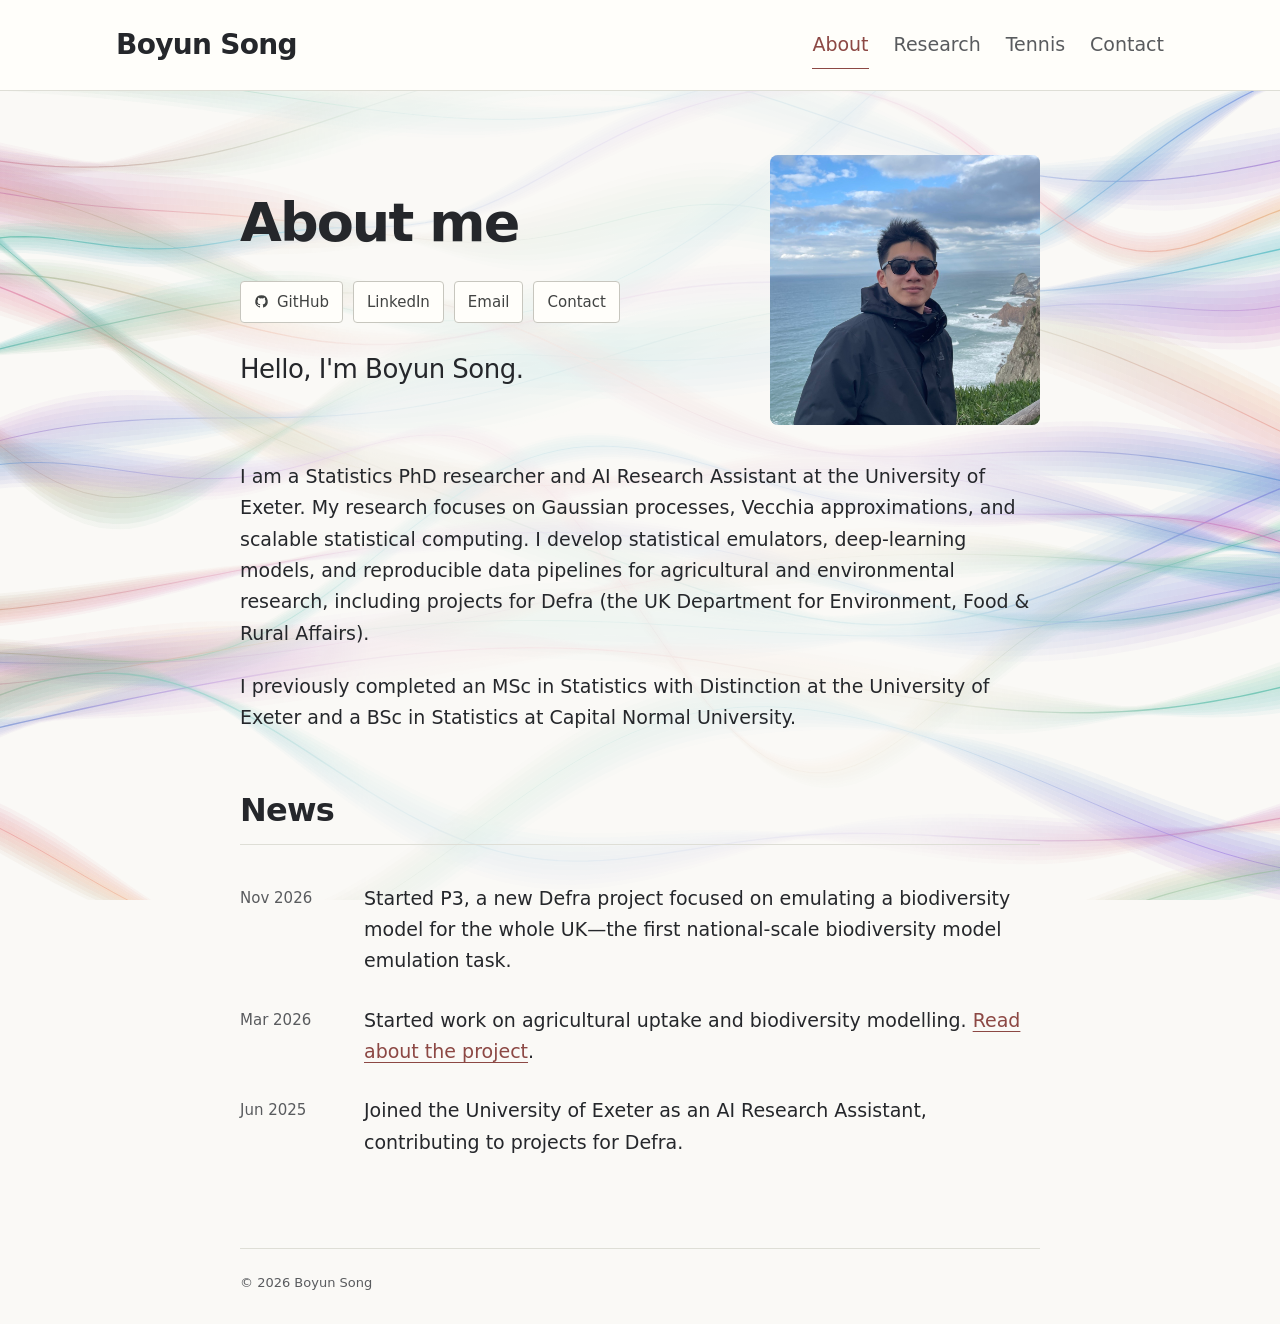
==== index.html @ 4f1b442c "Load the refreshed typography on all pages" ====
<!doctype html>
<html lang="en">
<head>
  <meta charset="utf-8">
  <meta name="google-site-verification" content="5nC1205kgguXszArqkzjC6kAhyx9YHZxN-yHdU9-6iw">
  <meta name="viewport" content="width=device-width, initial-scale=1">
  <meta name="description" content="Boyun Song’s personal website — research and scientific computing.">
  <link rel="canonical" href="https://bryansby.github.io/">
  <meta name="theme-color" content="#faf9f6">
  <title>About me | Boyun Song</title>
  <link rel="icon" href="assets/favicon.svg" type="image/svg+xml">
  <link rel="stylesheet" href="assets/style.css?v=20261110-typography">
  <script src="assets/gp-background.js?v=20261110-gp-intervals-right" defer></script>
  <script src="assets/navigation.js" defer></script>
</head>
<body>
  <a class="skip-link" href="#main">Skip to content</a>
  <header class="site-header"><div class="header-inner"><a class="site-name" href="index.html">Boyun Song</a><button class="nav-toggle" type="button" aria-label="Toggle navigation" aria-expanded="false" aria-controls="site-nav" hidden><svg viewBox="0 0 24 24" width="20" height="20" fill="none" stroke="currentColor" stroke-width="1.8" stroke-linecap="round" aria-hidden="true"><path d="M4 6h16M4 12h16M4 18h16"/></svg></button><nav id="site-nav" aria-label="Main navigation"><a href="index.html" aria-current="page">About</a><a href="research.html">Research</a><a href="tennis.html">Tennis</a><a href="contact.html">Contact</a></nav></div></header>
  <main id="main" tabindex="-1">
<div class="profile-intro">
<div class="intro-copy">
<div class="intro-heading"><h1>About me</h1></div>
<div class="profile-links"><a class="button" href="https://github.com/Bryansby" target="_blank" rel="noopener noreferrer"><svg viewBox="0 0 24 24" aria-hidden="true"><path d="M12 2a10 10 0 0 0-3.16 19.49c.5.09.68-.22.68-.48v-1.86c-2.78.6-3.37-1.18-3.37-1.18-.45-1.16-1.11-1.47-1.11-1.47-.91-.62.07-.61.07-.61 1 .07 1.53 1.03 1.53 1.03.89 1.53 2.34 1.09 2.91.83.09-.65.35-1.09.64-1.34-2.22-.25-4.56-1.11-4.56-4.94 0-1.09.39-1.98 1.03-2.68-.1-.25-.45-1.27.1-2.65 0 0 .84-.27 2.75 1.02a9.5 9.5 0 0 1 5 0c1.91-1.29 2.75-1.02 2.75-1.02.55 1.38.2 2.4.1 2.65.64.7 1.03 1.59 1.03 2.68 0 3.84-2.34 4.69-4.57 4.94.36.31.68.92.68 1.85v2.75c0 .27.18.58.69.48A10 10 0 0 0 12 2Z"/></svg>GitHub</a><a class="button" href="https://www.linkedin.com/in/bryan-song-248195263/" target="_blank" rel="noopener noreferrer">LinkedIn</a><a class="button" href="mailto:B.Song@exeter.ac.uk">Email</a><a class="button" href="contact.html">Contact</a></div>
<p class="lead">Hello, I'm Boyun Song.</p>
</div>
<div class="profile-portrait">
  <img src="assets/boyun-coast.jpg" width="1200" height="1600" alt="Boyun Song beside coastal cliffs and the sea" fetchpriority="high" decoding="async">
</div>
</div>
<div class="bio">
  <p>I am a Statistics PhD researcher and AI Research Assistant at the University of Exeter. My research focuses on Gaussian processes, Vecchia approximations, and scalable statistical computing. I develop statistical emulators, deep-learning models, and reproducible data pipelines for agricultural and environmental research, including projects for Defra (the UK Department for Environment, Food &amp; Rural Affairs).</p>
  <p>I previously completed an MSc in Statistics with Distinction at the University of Exeter and a BSc in Statistics at Capital Normal University.</p>
</div>
<section aria-labelledby="news"><div class="section-heading"><h2 id="news">News</h2></div><div class="news-row"><time datetime="2026-11">Nov 2026</time><p>Started P3, a new Defra project focused on emulating a biodiversity model for the whole UK—the first national-scale biodiversity model emulation task.</p></div><div class="news-row"><time datetime="2026-03">Mar 2026</time><p>Started work on agricultural uptake and biodiversity modelling. <a href="research.html#agriculture">Read about the project</a>.</p></div><div class="news-row"><time datetime="2025-06">Jun 2025</time><p>Joined the University of Exeter as an AI Research Assistant, contributing to projects for Defra.</p></div></section>
</main>
  <footer class="site-footer"><span>© 2026 Boyun Song</span></footer>
</body>
</html>
---- assets/style.css ----
:root {
  color-scheme: light;
  --paper: #faf9f6;
  --ink: #25272b;
  --muted: #595b5e;
  --accent: #8c4844;
  --rule: #deded6;
  --text-size: 1.1875rem;
  --small-text: .9375rem;
  --label-size: .8125rem;
  --paragraph-gap: 1.375rem;
  --section-gap: 3.5rem;
}
* { box-sizing: border-box; }
html { scroll-behavior: smooth; }
body { margin: 0; background: var(--paper); color: var(--ink); font-family: system-ui, -apple-system, "Segoe UI", sans-serif; font-size: var(--text-size); line-height: 1.65; -webkit-font-smoothing: antialiased; isolation: isolate; }
.gp-background { position: fixed; inset: 0; width: 100%; height: 100%; z-index: -1; pointer-events: none; opacity: .95; -webkit-mask-image: linear-gradient(90deg, #000 0%, rgb(0 0 0 / 85%) 10%, rgb(0 0 0 / 18%) 29%, rgb(0 0 0 / 18%) 71%, rgb(0 0 0 / 85%) 90%, #000 100%); mask-image: linear-gradient(90deg, #000 0%, rgb(0 0 0 / 85%) 10%, rgb(0 0 0 / 18%) 29%, rgb(0 0 0 / 18%) 71%, rgb(0 0 0 / 85%) 90%, #000 100%); }
a { color: var(--accent); text-underline-offset: 4px; text-decoration-thickness: 1px; }
a:hover { color: #5f2e2b; }
a:focus-visible { outline: 2px solid var(--accent); outline-offset: 5px; border-radius: 2px; }
.accent { color: var(--accent); }
.site-header { background: #fffefa; border-bottom: 1px solid var(--rule); }
.header-inner { max-width: 1120px; margin: auto; min-height: 90px; padding: 16px 36px; display: flex; align-items: center; justify-content: space-between; gap: 32px; }
.site-name { font-size: 1.75rem; color: var(--ink); font-weight: 650; text-decoration: none; letter-spacing: -.025em; }
.nav-toggle { display: none; }
nav { display: flex; flex-wrap: wrap; gap: 25px; }
nav a { color: var(--muted); font-size: 1.1875rem; text-decoration: none; padding: 7px 0; }
nav a:hover, nav a[aria-current="page"] { color: var(--accent); }
nav a[aria-current="page"] { box-shadow: 0 1px var(--accent); }
main { width: min(100% - 64px, 800px); min-height: calc(100vh - 218px); margin: 0 auto; padding: 64px 0 76px; }
.eyebrow { margin: 0 0 10px; color: var(--muted); font-size: var(--label-size); font-weight: 600; letter-spacing: .105em; }
h1, h2 { text-wrap: balance; }
h1 { margin: 0 0 1.75rem; font-size: clamp(2.5rem, 2.1rem + 2vw, 3.375rem); letter-spacing: -.035em; line-height: 1.1; font-weight: 650; }
h2 { margin: 0; font-size: clamp(1.625rem, 1.45rem + .7vw, 2rem); line-height: 1.25; letter-spacing: -.025em; font-weight: 650; }
h3 { margin: .35rem 0 .65rem; font-size: 1.375rem; font-weight: 650; line-height: 1.32; letter-spacing: -.015em; }
p { margin: 0 0 var(--paragraph-gap); }
.profile-links { display: flex; gap: 10px; flex-wrap: wrap; margin: 24px 0 30px; }
.button { display: inline-flex; align-items: center; gap: 8px; min-height: 42px; padding: 8px 13px; border: 1px solid #c7c6be; border-radius: 4px; color: #414342; font-size: var(--small-text); line-height: 1.35; font-weight: 500; text-decoration: none; background: #fffefa; }
.button:hover { border-color: var(--accent); background: #f6eeea; }
.button svg { width: 15px; height: 15px; fill: currentColor; }
.button span { color: var(--muted); margin-left: 4px; }
.lead { margin-bottom: 12px; font-size: 1.625rem; line-height: 1.3; letter-spacing: -.02em; }
.bio { max-width: 68ch; }
.profile-intro { display: grid; grid-template-columns: minmax(0, 1fr) 270px; align-items: center; gap: 48px; margin-bottom: 36px; }
.intro-copy .lead { margin-bottom: 0; }
.profile-portrait { aspect-ratio: 1; overflow: hidden; border-radius: 8px; background: #dce3e6; }
.profile-portrait img { display: block; width: 100%; height: 100%; object-fit: cover; object-position: 50% 50%; transform: scale(1.2); }
.research-photo { display: grid; grid-template-columns: 240px minmax(0, 1fr); align-items: center; gap: 36px; margin: 28px 0; }
.research-photo > img { display: block; width: 100%; height: auto; border-radius: 6px; }
.research-photo > .conference-portrait { aspect-ratio: 3 / 4; object-fit: cover; object-position: left center; filter: url(#aiuk-shadow-lift); }
.photo-title { font-size: 1.5rem; line-height: 1.3; font-weight: 600; letter-spacing: -.02em; margin-bottom: 12px; }
.tennis-carousel { display: grid; grid-template-columns: auto minmax(0, 1fr) auto; gap: 14px; margin-top: 28px; align-items: center; }
.tennis-gallery { grid-column: 2; grid-row: 1; display: flex; align-items: center; gap: 16px; min-width: 0; overflow-x: auto; scrollbar-width: none; scroll-snap-type: x mandatory; overscroll-behavior-x: contain; border-radius: 6px; }
.tennis-gallery::-webkit-scrollbar { display: none; }
.tennis-gallery figure { flex: 0 0 100%; margin: 0; min-width: 0; scroll-snap-align: start; }
.tennis-gallery img { display: block; width: 100%; height: auto; aspect-ratio: 4 / 3; max-height: 520px; object-fit: contain; border-radius: 6px; }
.tennis-crop { position: relative; overflow: hidden; width: min(100%, var(--frame-width)); aspect-ratio: var(--crop-ratio); margin-inline: auto; border-radius: 6px; }
.tennis-crop img { position: absolute; width: var(--image-width); height: var(--image-height); max-height: none; max-width: none; left: var(--image-left); top: var(--image-top); aspect-ratio: auto; object-fit: fill; border-radius: 0; }
.gallery-controls { display: contents; }
.gallery-controls[hidden] { display: none; }
.gallery-controls button { grid-row: 1; width: 48px; height: 48px; padding: 0; display: grid; place-items: center; border: 1px solid #deddd6; border-radius: 50%; background: #fffefa; color: var(--ink); font: inherit; cursor: pointer; box-shadow: 0 2px 8px rgb(0 0 0 / 6%); transition: background-color .15s, border-color .15s, color .15s; }
.gallery-controls button span { display: block; font-size: 32px; line-height: 1; margin: -3px 0 0; color: inherit; }
.gallery-controls button:hover:not(:disabled) { color: var(--accent); border-color: var(--accent); background: #f6eeea; }
#previous-photo { grid-column: 1; }
#next-photo { grid-column: 3; }
#photo-count { grid-column: 2; grid-row: 2; text-align: center; font-size: var(--small-text); color: var(--muted); }
.gallery-controls button:disabled { opacity: .28; cursor: default; box-shadow: none; background: transparent; }
.tennis-gallery:focus-visible, .gallery-controls button:focus-visible { outline: 2px solid var(--accent); outline-offset: 4px; }
.tennis-gallery figcaption { margin-top: 10px; color: var(--muted); font-size: var(--small-text); }
.photo-caption { color: var(--muted); font-size: 1.0625rem; margin-bottom: 0; }
.event-photo { margin: 28px 0 0; }
.event-photo img { display: block; width: 100%; height: auto; border-radius: 6px; }
.event-photo figcaption { margin-top: 18px; }
.placeholder { color: #74736f; }
section { margin-top: var(--section-gap); }
section > h2, .section-heading { padding-bottom: 14px; border-bottom: 1px solid var(--rule); margin-bottom: 24px; }
.section-heading { display: flex; align-items: baseline; justify-content: space-between; gap: 20px; }
.section-note { color: var(--muted); font-size: var(--label-size); letter-spacing: .08em; }
.interest-grid { display: grid; grid-template-columns: repeat(2, minmax(0, 1fr)); gap: 12px; margin: 0; padding: 0; list-style: none; }
.interest-grid li { display: flex; align-items: center; gap: 12px; padding: 16px 20px; border: 1px solid var(--rule); border-radius: 6px; background: #fffefa; font-size: 1.0625rem; line-height: 1.5; }
.interest-grid li::before { content: ""; width: 6px; height: 6px; flex-shrink: 0; border-radius: 50%; background: var(--accent); }
.news-row { display: grid; grid-template-columns: 104px 1fr; gap: 20px; padding: 14px 0; }
.news-row > :first-child { font-size: var(--small-text); padding-top: 3px; font-variant-numeric: tabular-nums; color: var(--muted); }
.news-row p { margin: 0; }
.page-intro { max-width: 65ch; }
.simple-list { padding-left: 22px; }
.simple-list li { padding-bottom: 8px; }
.entry { padding: 4px 0 30px; }
.entry p { margin-bottom: .75rem; }
.entry-meta { color: var(--muted); font-size: var(--label-size); letter-spacing: .075em; font-weight: 600; }
.entry-description { margin-top: .75rem; }
.timeline-entry { display: grid; grid-template-columns: 130px 1fr; gap: 24px; padding: 8px 0 20px; }
.timeline-entry > .entry-meta { padding-top: 9px; }
.timeline-entry p { margin-bottom: 6px; }
.text-link { font-size: 1.0625rem; }
.contact-list { border-top: 1px solid var(--rule); }
.contact-row { display: grid; grid-template-columns: 140px 1fr; gap: 20px; border-bottom: 1px solid var(--rule); padding: 24px 0; }
.contact-row h2 { font-size: 1.0625rem; letter-spacing: 0; padding-top: 4px; }
.contact-row span, .contact-row a { overflow-wrap: anywhere; }
.site-footer { width: min(100% - 64px, 800px); margin: 0 auto; border-top: 1px solid var(--rule); padding: 23px 0 30px; display: flex; justify-content: space-between; gap: 20px; color: var(--muted); font-size: var(--label-size); }
.skip-link { position: absolute; top: -100px; left: 20px; padding: 8px 16px; background: white; z-index: 2; }
.skip-link:focus { top: 12px; }
@media (max-width: 720px) {
  .gp-background { opacity: .7; }
  .profile-intro { grid-template-columns: minmax(0, 1fr) 210px; gap: 28px; }
  .profile-intro .profile-links { gap: 8px; }
  .research-photo { grid-template-columns: 200px minmax(0, 1fr); gap: 24px; }
  .header-inner { flex-wrap: wrap; min-height: 0; gap: 8px; padding: 10px 24px; }
  .nav-toggle:not([hidden]) {
    display: grid;
    place-items: center;
    width: 44px;
    height: 44px;
    padding: 0;
    border: 1px solid #c7c6be;
    border-radius: 4px;
    background: #fffefa;
    color: var(--ink);
    cursor: pointer;
  }
  .nav-toggle:focus-visible { outline: 2px solid var(--accent); outline-offset: 3px; }
  .nav-toggle:not([hidden])[aria-expanded="false"] + nav { display: none; }
  .header-inner nav { flex: 0 0 100%; flex-direction: column; gap: 0; }
  .header-inner nav a { display: flex; align-items: center; min-height: 44px; font-size: 1.125rem; padding: 6px 0; }
  .header-inner nav a[aria-current="page"] { box-shadow: none; font-weight: 600; }
  main { width: calc(100% - 48px); padding: 40px 0 55px; }
  :root { --text-size: 1.125rem; --paragraph-gap: 1.25rem; --section-gap: 2.75rem; }
  h3 { font-size: 1.25rem; }
  .news-row { grid-template-columns: 80px 1fr; gap: 12px; }
  .timeline-entry { grid-template-columns: 1fr; gap: 5px; }
  .contact-row { grid-template-columns: 1fr; gap: 7px; }
  .site-footer { width: calc(100% - 48px); }
}
@media (max-width: 560px) {
  .tennis-carousel { grid-template-columns: minmax(0, 1fr); gap: 12px; }
  .tennis-gallery, #photo-count { grid-column: 1; }
  .gallery-controls button { width: 44px; height: 44px; z-index: 1; background: rgb(255 254 250 / 94%); border-color: rgb(255 255 255 / 80%); box-shadow: 0 2px 10px rgb(0 0 0 / 18%); }
  #previous-photo { grid-column: 1; justify-self: start; margin-left: 8px; }
  #next-photo { grid-column: 1; justify-self: end; margin-right: 8px; }
  .interest-grid { grid-template-columns: 1fr; gap: 10px; }
  .profile-intro { grid-template-columns: 1fr; gap: 24px; margin-bottom: 26px; }
  .profile-intro .profile-links { display: grid; grid-template-columns: repeat(2, minmax(0, 1fr)); gap: 10px; }
  .profile-links .button { justify-content: center; min-height: 44px; }
  .news-row { grid-template-columns: 1fr; gap: 4px; }
  .profile-portrait { width: min(100%, 290px); }
  .research-photo { grid-template-columns: 1fr; gap: 20px; margin: 28px 0; }
  .research-photo > img { width: min(100%, 300px); }
}
@media (prefers-reduced-motion: reduce) { html { scroll-behavior: auto; } }
@media print {
  .site-header, .profile-links, .skip-link, .gp-background { display: none; }
  body { background: white; color: black; font-size: 12pt; }
  main { width: 100%; padding: 0; min-height: 0; }
  .site-footer { width: 100%; }
  a { color: inherit; }
}
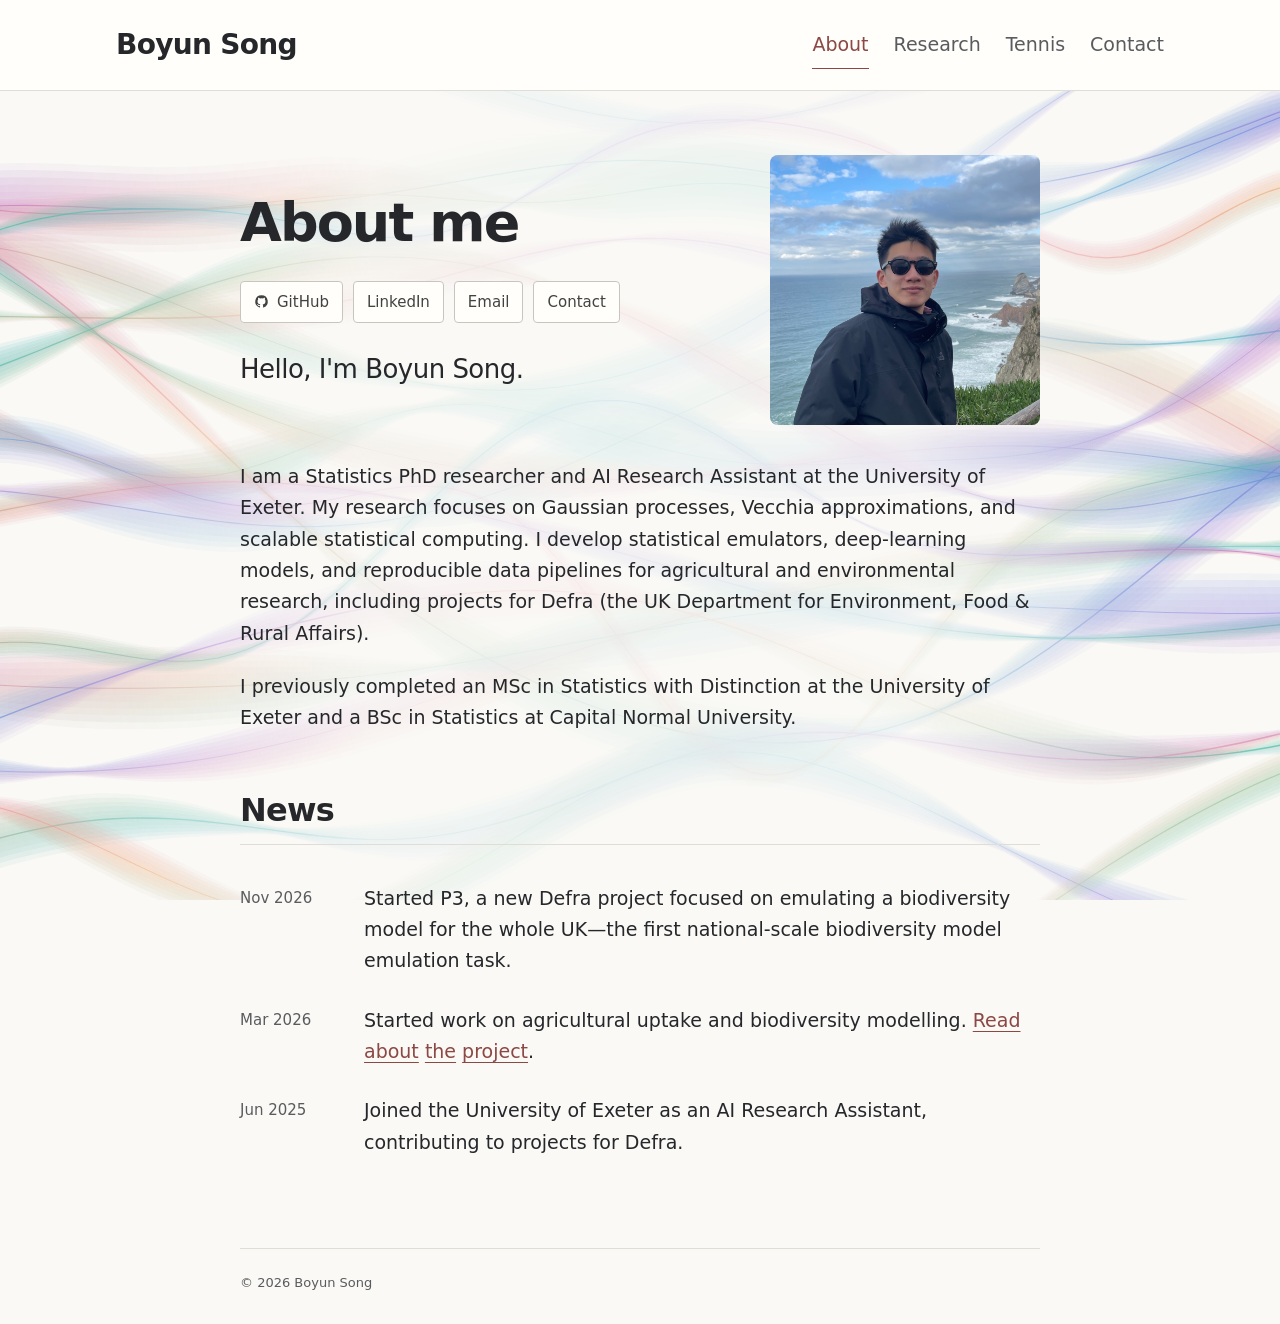
==== commit bbaafdc3: "Enable scroll reveals on the home page" ====
--- a/index.html
+++ b/index.html
@@ -9,9 +9,10 @@
   <meta name="theme-color" content="#faf9f6">
   <title>About me | Boyun Song</title>
   <link rel="icon" href="assets/favicon.svg" type="image/svg+xml">
-  <link rel="stylesheet" href="assets/style.css?v=20261110-typography">
+  <link rel="stylesheet" href="assets/style.css?v=20261110-scroll-reveal">
   <script src="assets/gp-background.js?v=20261110-gp-intervals-right" defer></script>
   <script src="assets/navigation.js" defer></script>
+  <script src="assets/scroll-reveal.js?v=20261110" defer></script>
 </head>
 <body>
   <a class="skip-link" href="#main">Skip to content</a>
--- a/assets/style.css
+++ b/assets/style.css
@@ -100,6 +100,26 @@
 .site-footer { width: min(100% - 64px, 800px); margin: 0 auto; border-top: 1px solid var(--rule); padding: 23px 0 30px; display: flex; justify-content: space-between; gap: 20px; color: var(--muted); font-size: var(--label-size); }
 .skip-link { position: absolute; top: -100px; left: 20px; padding: 8px 16px; background: white; z-index: 2; }
 .skip-link:focus { top: 12px; }
+/* Content is visible by default; JavaScript enables the scroll enhancement. */
+.reveal-word { display: inline-block; }
+.reveal-copy a { text-decoration: none; }
+.reveal-copy a .reveal-word { text-decoration: underline; text-decoration-thickness: 1px; text-underline-offset: 4px; }
+.scroll-reveals .reveal-word,
+.scroll-reveals [data-reveal] {
+  opacity: 0;
+  transform: translate3d(0, 18px, 0);
+}
+.scroll-reveals [data-reveal="image"] {
+  transform: translate3d(0, 32px, 0) scale(.985);
+}
+.scroll-reveals .is-revealed {
+  opacity: 1;
+  transform: none;
+  transition: opacity 750ms cubic-bezier(.22, 1, .36, 1), transform 900ms cubic-bezier(.22, 1, .36, 1);
+  transition-delay: var(--reveal-delay, 0ms);
+}
+.scroll-reveals [data-reveal="image"].is-revealed { transition-duration: 1000ms, 1200ms; }
+.scroll-reveals .reveal-immediate { opacity: 1; transform: none; transition: none; }
 @media (max-width: 720px) {
   .gp-background { opacity: .7; }
   .profile-intro { grid-template-columns: minmax(0, 1fr) 210px; gap: 28px; }
@@ -146,8 +166,12 @@
   .research-photo { grid-template-columns: 1fr; gap: 20px; margin: 28px 0; }
   .research-photo > img { width: min(100%, 300px); }
 }
-@media (prefers-reduced-motion: reduce) { html { scroll-behavior: auto; } }
+@media (prefers-reduced-motion: reduce) {
+  html { scroll-behavior: auto; }
+  .scroll-reveals .reveal-word, .scroll-reveals [data-reveal] { opacity: 1; transform: none; transition: none; }
+}
 @media print {
+  .scroll-reveals .reveal-word, .scroll-reveals [data-reveal] { opacity: 1; transform: none; transition: none; }
   .site-header, .profile-links, .skip-link, .gp-background { display: none; }
   body { background: white; color: black; font-size: 12pt; }
   main { width: 100%; padding: 0; min-height: 0; }
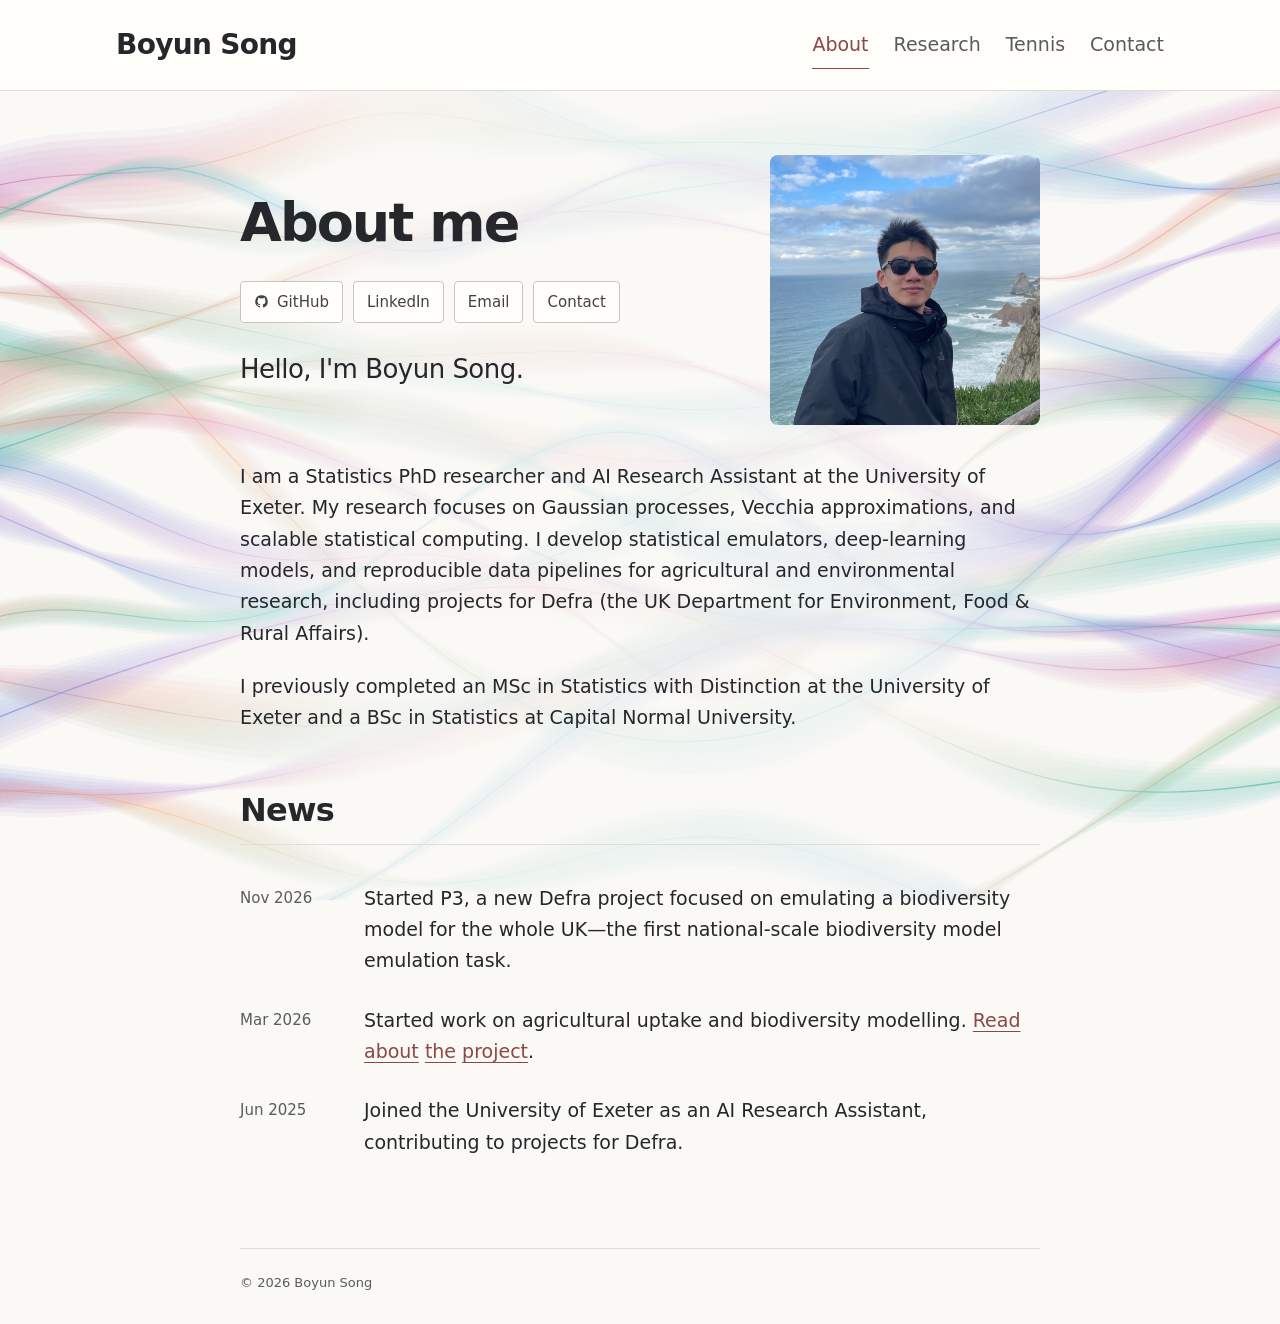
==== commit 61775279: "Load the scroll-linked effect on the home page" ====
--- a/index.html
+++ b/index.html
@@ -9,10 +9,10 @@
   <meta name="theme-color" content="#faf9f6">
   <title>About me | Boyun Song</title>
   <link rel="icon" href="assets/favicon.svg" type="image/svg+xml">
-  <link rel="stylesheet" href="assets/style.css?v=20261110-scroll-reveal">
+  <link rel="stylesheet" href="assets/style.css?v=20261110-scroll-sync">
   <script src="assets/gp-background.js?v=20261110-gp-intervals-right" defer></script>
   <script src="assets/navigation.js" defer></script>
-  <script src="assets/scroll-reveal.js?v=20261110" defer></script>
+  <script src="assets/scroll-reveal.js?v=20261110-scroll-sync" defer></script>
 </head>
 <body>
   <a class="skip-link" href="#main">Skip to content</a>
--- a/assets/style.css
+++ b/assets/style.css
@@ -104,22 +104,17 @@
 .reveal-word { display: inline-block; }
 .reveal-copy a { text-decoration: none; }
 .reveal-copy a .reveal-word { text-decoration: underline; text-decoration-thickness: 1px; text-underline-offset: 4px; }
-.scroll-reveals .reveal-word,
-.scroll-reveals [data-reveal] {
-  opacity: 0;
-  transform: translate3d(0, 18px, 0);
+.scroll-reveals .is-revealing {
+  opacity: var(--reveal-progress, 1);
+  transform: translateY(calc((1 - var(--reveal-progress, 1)) * var(--reveal-lift, 18px)));
 }
-.scroll-reveals [data-reveal="image"] {
-  transform: translate3d(0, 32px, 0) scale(.985);
-}
-.scroll-reveals .is-revealed {
+.scroll-reveals [data-reveal="image"] { --reveal-lift: 32px; }
+/* Links and anchor destinations are readable as soon as they receive focus. */
+.scroll-reveals .is-revealing:is(:focus-within, :target),
+.scroll-reveals :is(.reveal-copy:focus-within, :target) .is-revealing {
   opacity: 1;
   transform: none;
-  transition: opacity 750ms cubic-bezier(.22, 1, .36, 1), transform 900ms cubic-bezier(.22, 1, .36, 1);
-  transition-delay: var(--reveal-delay, 0ms);
 }
-.scroll-reveals [data-reveal="image"].is-revealed { transition-duration: 1000ms, 1200ms; }
-.scroll-reveals .reveal-immediate { opacity: 1; transform: none; transition: none; }
 @media (max-width: 720px) {
   .gp-background { opacity: .7; }
   .profile-intro { grid-template-columns: minmax(0, 1fr) 210px; gap: 28px; }
@@ -168,10 +163,10 @@
 }
 @media (prefers-reduced-motion: reduce) {
   html { scroll-behavior: auto; }
-  .scroll-reveals .reveal-word, .scroll-reveals [data-reveal] { opacity: 1; transform: none; transition: none; }
+  .scroll-reveals .is-revealing { opacity: 1; transform: none; }
 }
 @media print {
-  .scroll-reveals .reveal-word, .scroll-reveals [data-reveal] { opacity: 1; transform: none; transition: none; }
+  .scroll-reveals .is-revealing { opacity: 1; transform: none; }
   .site-header, .profile-links, .skip-link, .gp-background { display: none; }
   body { background: white; color: black; font-size: 12pt; }
   main { width: 100%; padding: 0; min-height: 0; }
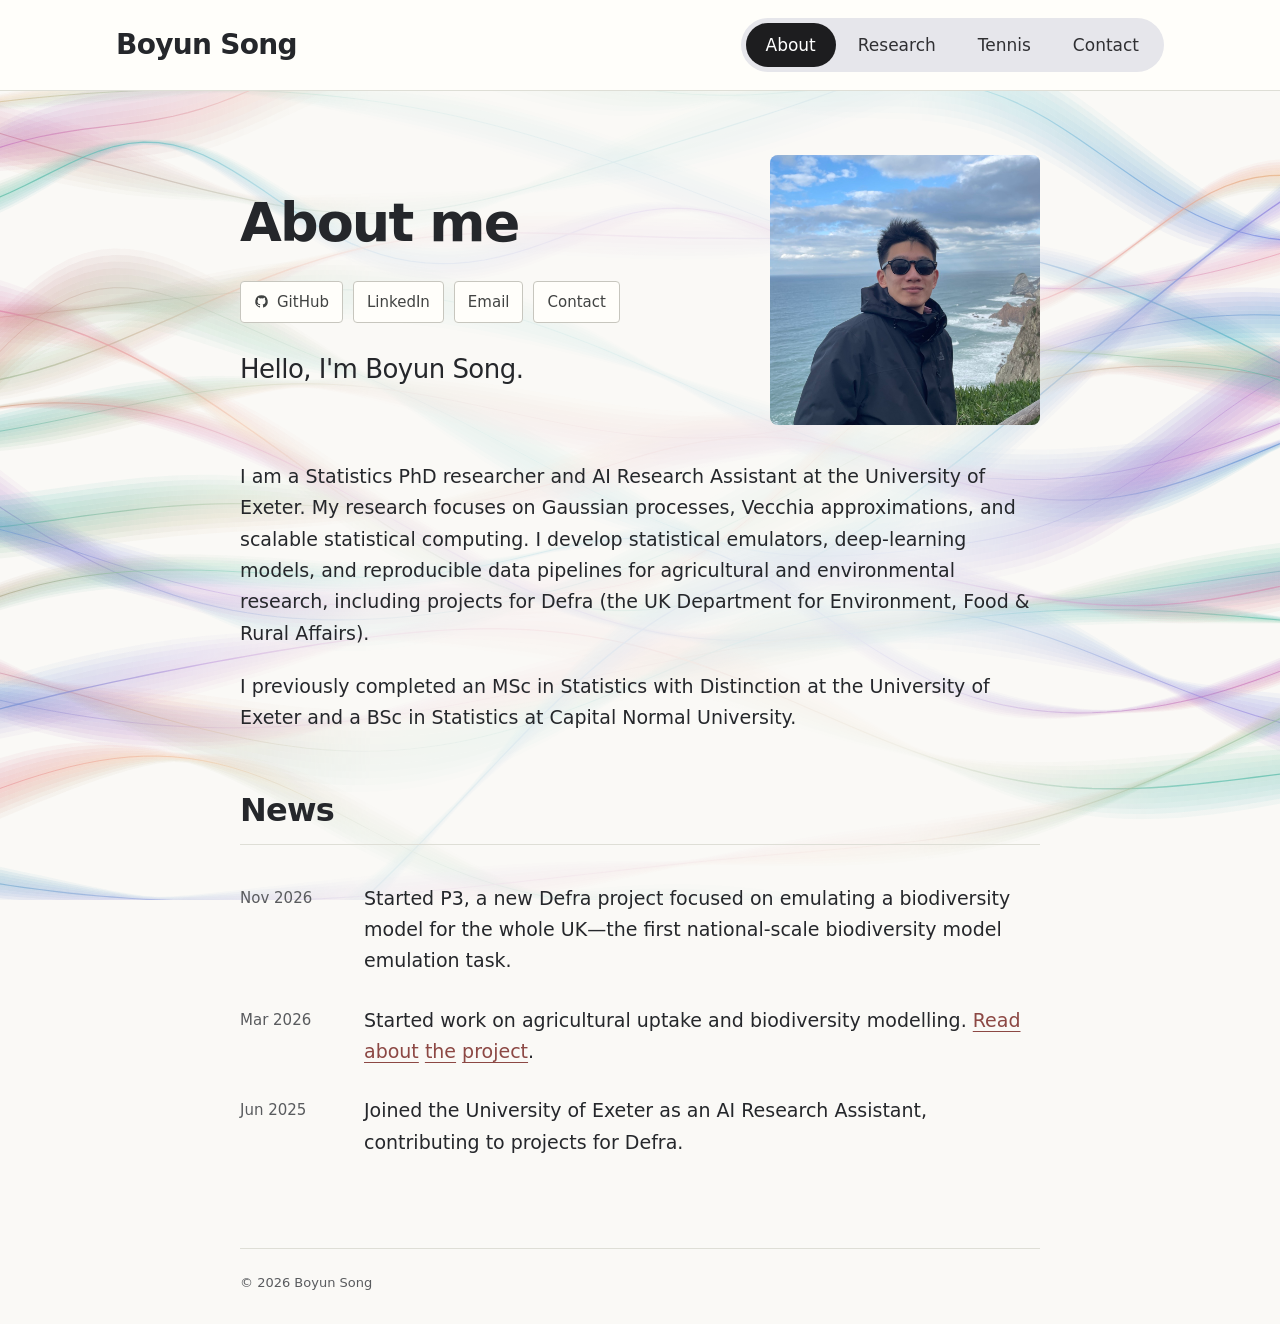
==== commit 80ceb640: "Use the pill selector on index.html" ====
--- a/index.html
+++ b/index.html
@@ -9,14 +9,23 @@
   <meta name="theme-color" content="#faf9f6">
   <title>About me | Boyun Song</title>
   <link rel="icon" href="assets/favicon.svg" type="image/svg+xml">
-  <link rel="stylesheet" href="assets/style.css?v=20261110-scroll-sync">
+  <link rel="stylesheet" href="assets/style.css?v=20261110-section-selector">
   <script src="assets/gp-background.js?v=20261110-gp-intervals-right" defer></script>
-  <script src="assets/navigation.js" defer></script>
   <script src="assets/scroll-reveal.js?v=20261110-scroll-sync" defer></script>
 </head>
 <body>
   <a class="skip-link" href="#main">Skip to content</a>
-  <header class="site-header"><div class="header-inner"><a class="site-name" href="index.html">Boyun Song</a><button class="nav-toggle" type="button" aria-label="Toggle navigation" aria-expanded="false" aria-controls="site-nav" hidden><svg viewBox="0 0 24 24" width="20" height="20" fill="none" stroke="currentColor" stroke-width="1.8" stroke-linecap="round" aria-hidden="true"><path d="M4 6h16M4 12h16M4 18h16"/></svg></button><nav id="site-nav" aria-label="Main navigation"><a href="index.html" aria-current="page">About</a><a href="research.html">Research</a><a href="tennis.html">Tennis</a><a href="contact.html">Contact</a></nav></div></header>
+  <header class="site-header">
+    <div class="header-inner">
+      <a class="site-name" href="index.html">Boyun Song</a>
+      <nav id="site-nav" aria-label="Main navigation">
+        <a href="index.html" aria-current="page">About</a>
+        <a href="research.html">Research</a>
+        <a href="tennis.html">Tennis</a>
+        <a href="contact.html">Contact</a>
+      </nav>
+    </div>
+  </header>
   <main id="main" tabindex="-1">
 <div class="profile-intro">
 <div class="intro-copy">
--- a/assets/style.css
+++ b/assets/style.css
@@ -22,11 +22,32 @@
 .site-header { background: #fffefa; border-bottom: 1px solid var(--rule); }
 .header-inner { max-width: 1120px; margin: auto; min-height: 90px; padding: 16px 36px; display: flex; align-items: center; justify-content: space-between; gap: 32px; }
 .site-name { font-size: 1.75rem; color: var(--ink); font-weight: 650; text-decoration: none; letter-spacing: -.025em; }
-.nav-toggle { display: none; }
-nav { display: flex; flex-wrap: wrap; gap: 25px; }
-nav a { color: var(--muted); font-size: 1.1875rem; text-decoration: none; padding: 7px 0; }
-nav a:hover, nav a[aria-current="page"] { color: var(--accent); }
-nav a[aria-current="page"] { box-shadow: 0 1px var(--accent); }
+#site-nav {
+  display: flex;
+  gap: 2px;
+  max-width: 100%;
+  padding: 5px;
+  overflow-x: auto;
+  border-radius: 999px;
+  background: #e6e6eb;
+}
+#site-nav a {
+  display: grid;
+  flex: 0 0 auto;
+  place-items: center;
+  min-height: 44px;
+  padding: 0 20px;
+  border-radius: 999px;
+  color: #303033;
+  font-size: 1.0625rem;
+  font-weight: 500;
+  line-height: 1.2;
+  text-decoration: none;
+  white-space: nowrap;
+}
+#site-nav a:hover { background: #d9d9df; }
+#site-nav a[aria-current="page"] { background: #1d1d1f; color: #fff; }
+#site-nav a:focus-visible { outline-color: #1d1d1f; outline-offset: 1px; }
 main { width: min(100% - 64px, 800px); min-height: calc(100vh - 218px); margin: 0 auto; padding: 64px 0 76px; }
 .eyebrow { margin: 0 0 10px; color: var(--muted); font-size: var(--label-size); font-weight: 600; letter-spacing: .105em; }
 h1, h2 { text-wrap: balance; }
@@ -120,24 +141,8 @@
   .profile-intro { grid-template-columns: minmax(0, 1fr) 210px; gap: 28px; }
   .profile-intro .profile-links { gap: 8px; }
   .research-photo { grid-template-columns: 200px minmax(0, 1fr); gap: 24px; }
-  .header-inner { flex-wrap: wrap; min-height: 0; gap: 8px; padding: 10px 24px; }
-  .nav-toggle:not([hidden]) {
-    display: grid;
-    place-items: center;
-    width: 44px;
-    height: 44px;
-    padding: 0;
-    border: 1px solid #c7c6be;
-    border-radius: 4px;
-    background: #fffefa;
-    color: var(--ink);
-    cursor: pointer;
-  }
-  .nav-toggle:focus-visible { outline: 2px solid var(--accent); outline-offset: 3px; }
-  .nav-toggle:not([hidden])[aria-expanded="false"] + nav { display: none; }
-  .header-inner nav { flex: 0 0 100%; flex-direction: column; gap: 0; }
-  .header-inner nav a { display: flex; align-items: center; min-height: 44px; font-size: 1.125rem; padding: 6px 0; }
-  .header-inner nav a[aria-current="page"] { box-shadow: none; font-weight: 600; }
+  .header-inner { flex-direction: column; align-items: flex-start; min-height: 0; gap: 10px; padding: 12px 24px 16px; }
+  #site-nav a { padding-inline: clamp(7px, 2.3vw, 17px); font-size: clamp(.875rem, 3.8vw, 1.0625rem); }
   main { width: calc(100% - 48px); padding: 40px 0 55px; }
   :root { --text-size: 1.125rem; --paragraph-gap: 1.25rem; --section-gap: 2.75rem; }
   h3 { font-size: 1.25rem; }
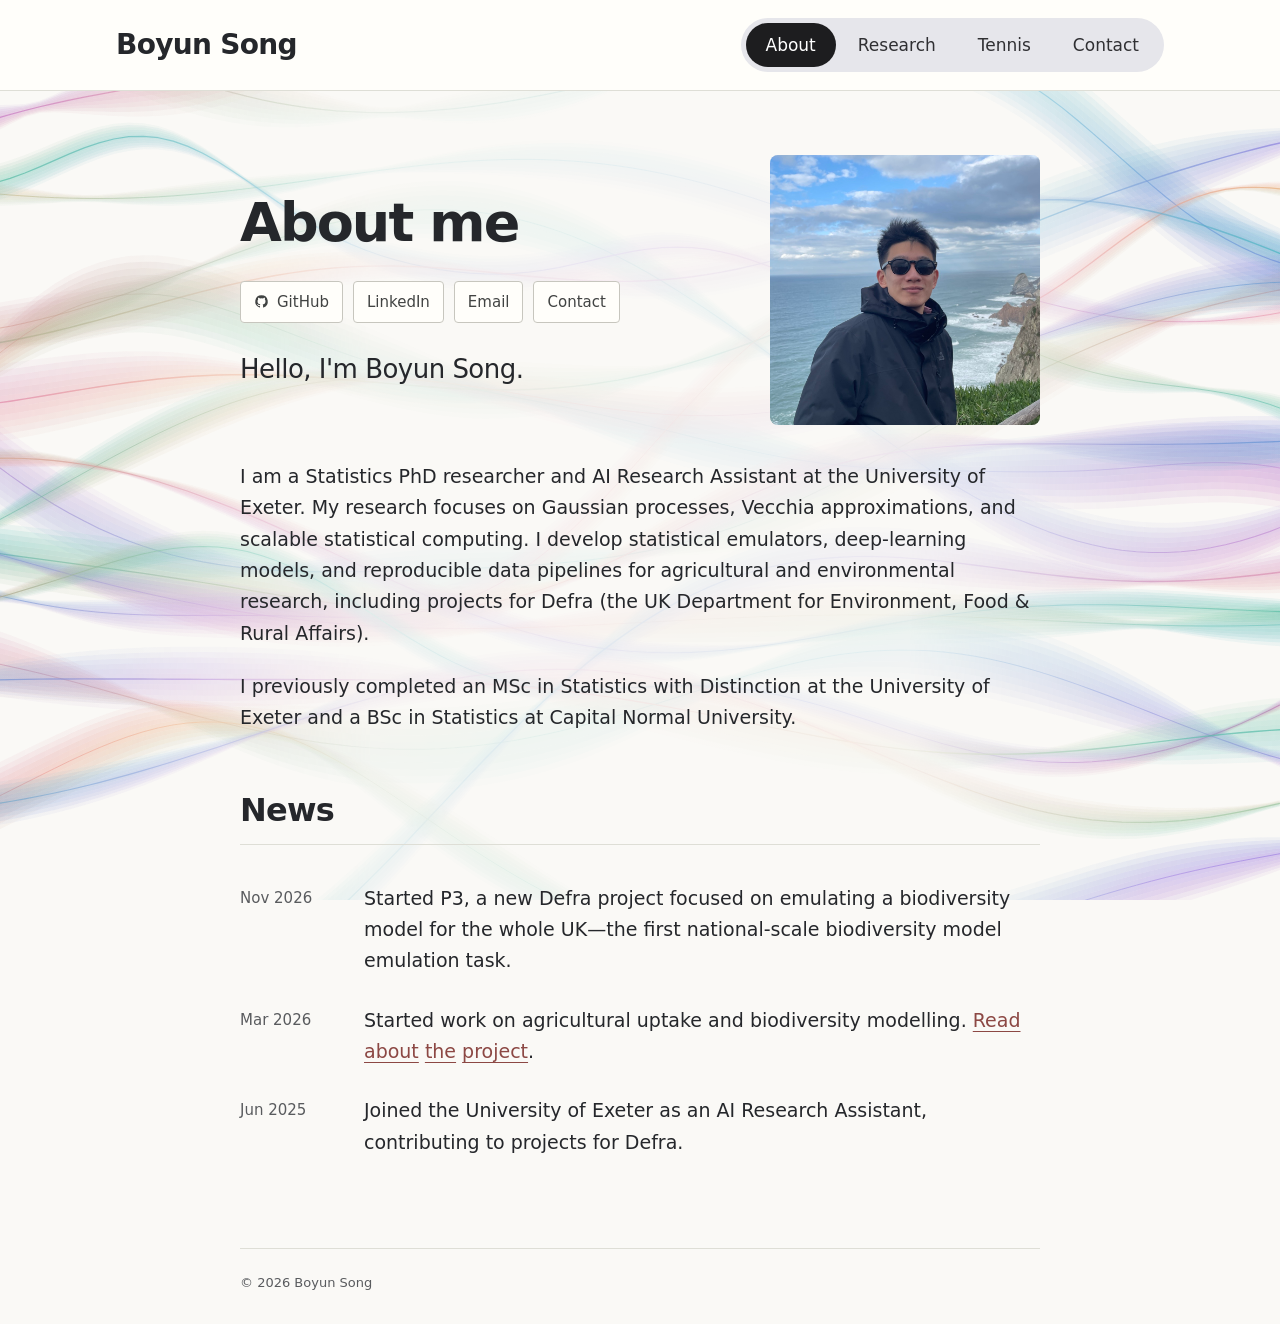
==== commit c2d0e242: "Enable the sliding pill on the home page" ====
--- a/index.html
+++ b/index.html
@@ -9,8 +9,9 @@
   <meta name="theme-color" content="#faf9f6">
   <title>About me | Boyun Song</title>
   <link rel="icon" href="assets/favicon.svg" type="image/svg+xml">
-  <link rel="stylesheet" href="assets/style.css?v=20261110-section-selector">
+  <link rel="stylesheet" href="assets/style.css?v=20261110-sliding-pill">
   <script src="assets/gp-background.js?v=20261110-gp-intervals-right" defer></script>
+  <script src="assets/navigation.js?v=20261110-sliding-pill" defer></script>
   <script src="assets/scroll-reveal.js?v=20261110-scroll-sync" defer></script>
 </head>
 <body>
--- a/assets/style.css
+++ b/assets/style.css
@@ -23,6 +23,8 @@
 .header-inner { max-width: 1120px; margin: auto; min-height: 90px; padding: 16px 36px; display: flex; align-items: center; justify-content: space-between; gap: 32px; }
 .site-name { font-size: 1.75rem; color: var(--ink); font-weight: 650; text-decoration: none; letter-spacing: -.025em; }
 #site-nav {
+  position: relative;
+  isolation: isolate;
   display: flex;
   gap: 2px;
   max-width: 100%;
@@ -48,6 +50,23 @@
 #site-nav a:hover { background: #d9d9df; }
 #site-nav a[aria-current="page"] { background: #1d1d1f; color: #fff; }
 #site-nav a:focus-visible { outline-color: #1d1d1f; outline-offset: 1px; }
+#site-nav .section-pill {
+  display: none;
+  position: absolute;
+  top: 0;
+  left: 0;
+  z-index: -1;
+  pointer-events: none;
+  border-radius: 999px;
+  background: #1d1d1f;
+}
+#site-nav.is-sliding .section-pill { display: block; }
+/* Keep each label legible over both the moving pill and the light track. */
+#site-nav.is-sliding a {
+  background: transparent;
+  color: #fff;
+  mix-blend-mode: difference;
+}
 main { width: min(100% - 64px, 800px); min-height: calc(100vh - 218px); margin: 0 auto; padding: 64px 0 76px; }
 .eyebrow { margin: 0 0 10px; color: var(--muted); font-size: var(--label-size); font-weight: 600; letter-spacing: .105em; }
 h1, h2 { text-wrap: balance; }
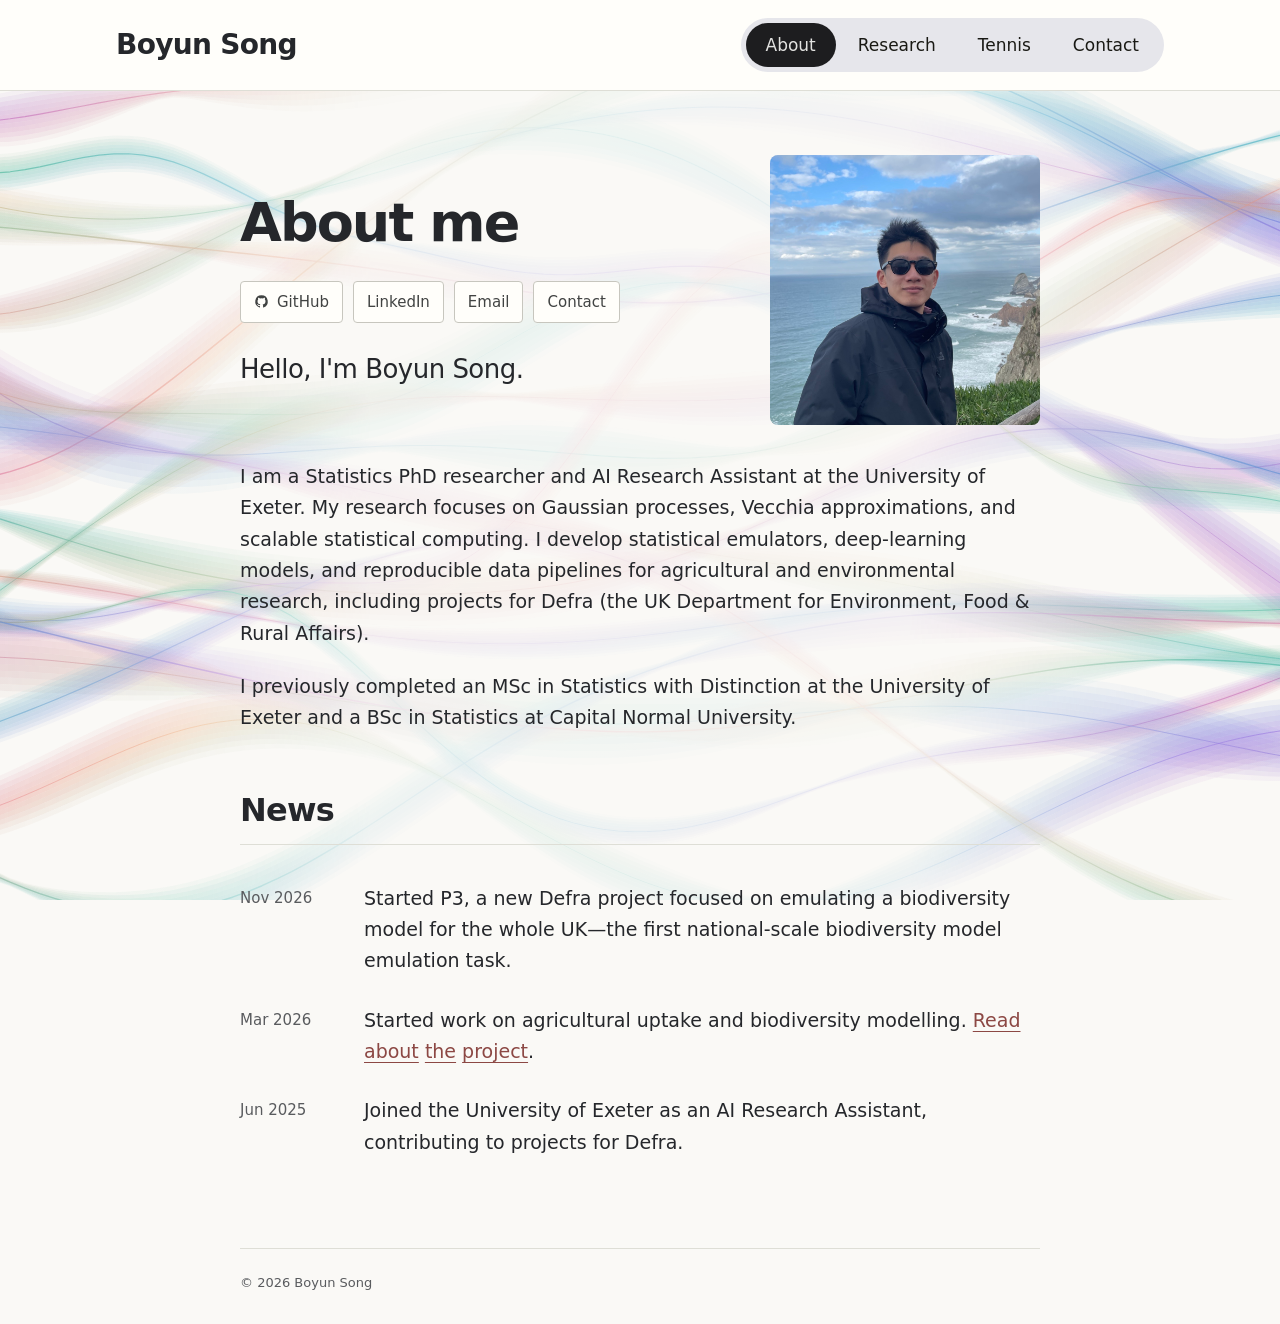
==== commit a194a3e9: "Enable the page fade on the home page" ====
--- a/index.html
+++ b/index.html
@@ -9,9 +9,9 @@
   <meta name="theme-color" content="#faf9f6">
   <title>About me | Boyun Song</title>
   <link rel="icon" href="assets/favicon.svg" type="image/svg+xml">
-  <link rel="stylesheet" href="assets/style.css?v=20261110-sliding-pill">
+  <link rel="stylesheet" href="assets/style.css?v=20261110-page-fade">
   <script src="assets/gp-background.js?v=20261110-gp-intervals-right" defer></script>
-  <script src="assets/navigation.js?v=20261110-sliding-pill" defer></script>
+  <script src="assets/navigation.js?v=20261110-page-fade" defer></script>
   <script src="assets/scroll-reveal.js?v=20261110-scroll-sync" defer></script>
 </head>
 <body>
@@ -20,10 +20,10 @@
     <div class="header-inner">
       <a class="site-name" href="index.html">Boyun Song</a>
       <nav id="site-nav" aria-label="Main navigation">
-        <a href="index.html" aria-current="page">About</a>
-        <a href="research.html">Research</a>
-        <a href="tennis.html">Tennis</a>
-        <a href="contact.html">Contact</a>
+        <a href="index.html" aria-current="page"><span class="section-pill" aria-hidden="true"></span><span class="section-label">About</span></a>
+        <a href="research.html"><span class="section-label">Research</span></a>
+        <a href="tennis.html"><span class="section-label">Tennis</span></a>
+        <a href="contact.html"><span class="section-label">Contact</span></a>
       </nav>
     </div>
   </header>
--- a/assets/style.css
+++ b/assets/style.css
@@ -66,6 +66,31 @@
   background: transparent;
   color: #fff;
   mix-blend-mode: difference;
+}
+@media (prefers-reduced-motion: no-preference) {
+  @view-transition { navigation: auto; }
+
+  #site-nav.has-page-transitions a[aria-current="page"] { position: relative; background: transparent; }
+  #site-nav.has-page-transitions .section-pill { display: block; inset: 0; view-transition-name: section-pill; }
+  #site-nav.has-page-transitions .section-label { color: #fff; mix-blend-mode: difference; }
+  #site-nav.has-page-transitions a[href="index.html"] .section-label { view-transition-name: about-label; }
+  #site-nav.has-page-transitions a[href="research.html"] .section-label { view-transition-name: research-label; }
+  #site-nav.has-page-transitions a[href="tennis.html"] .section-label { view-transition-name: tennis-label; }
+  #site-nav.has-page-transitions a[href="contact.html"] .section-label { view-transition-name: contact-label; }
+
+  ::view-transition-group(*) { animation-duration: 320ms; }
+  ::view-transition-old(root), ::view-transition-new(root) { animation-timing-function: ease-in-out; }
+
+  /* Draw a single capsule while its bounds move between the two pages. */
+  ::view-transition-group(section-pill) {
+    z-index: 1;
+    border-radius: 999px;
+    background: #1d1d1f;
+    animation-timing-function: cubic-bezier(.22, 1, .36, 1);
+  }
+  ::view-transition-old(section-pill), ::view-transition-new(section-pill) { display: none; }
+  ::view-transition-group(about-label), ::view-transition-group(research-label),
+  ::view-transition-group(tennis-label), ::view-transition-group(contact-label) { z-index: 2; }
 }
 main { width: min(100% - 64px, 800px); min-height: calc(100vh - 218px); margin: 0 auto; padding: 64px 0 76px; }
 .eyebrow { margin: 0 0 10px; color: var(--muted); font-size: var(--label-size); font-weight: 600; letter-spacing: .105em; }
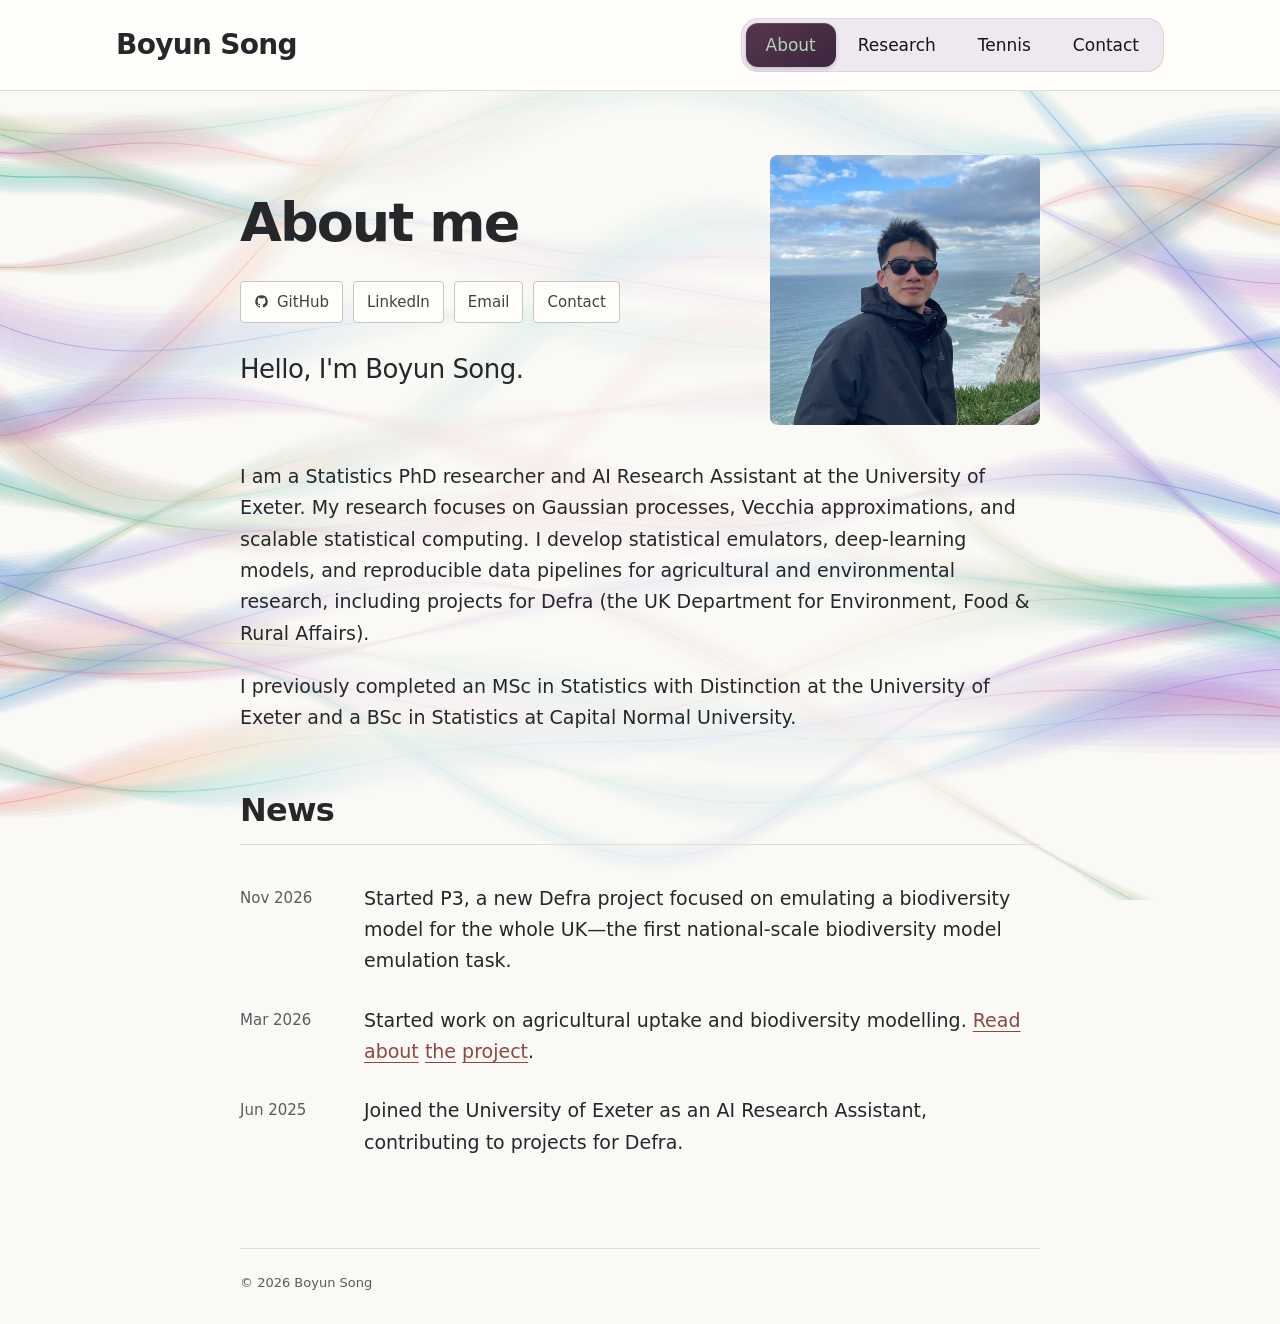
==== commit 147a03a6: "Load the plum selector on index.html" ====
--- a/index.html
+++ b/index.html
@@ -9,7 +9,7 @@
   <meta name="theme-color" content="#faf9f6">
   <title>About me | Boyun Song</title>
   <link rel="icon" href="assets/favicon.svg" type="image/svg+xml">
-  <link rel="stylesheet" href="assets/style.css?v=20261110-page-fade">
+  <link rel="stylesheet" href="assets/style.css?v=20261110-plum-selector">
   <script src="assets/gp-background.js?v=20261110-gp-intervals-right" defer></script>
   <script src="assets/navigation.js?v=20261110-page-fade" defer></script>
   <script src="assets/scroll-reveal.js?v=20261110-scroll-sync" defer></script>
--- a/assets/style.css
+++ b/assets/style.css
@@ -5,6 +5,9 @@
   --muted: #595b5e;
   --accent: #8c4844;
   --rule: #deded6;
+  --section-highlight: linear-gradient(145deg, #55374e, #3b263d);
+  --section-radius: 12px;
+  --section-shadow: 0 2px 4px rgb(59 38 61 / 22%), inset 0 1px rgb(255 255 255 / 13%);
   --text-size: 1.1875rem;
   --small-text: .9375rem;
   --label-size: .8125rem;
@@ -30,8 +33,9 @@
   max-width: 100%;
   padding: 5px;
   overflow-x: auto;
-  border-radius: 999px;
-  background: #e6e6eb;
+  border-radius: calc(var(--section-radius) + 5px);
+  background: #eee8ef;
+  box-shadow: inset 0 0 0 1px rgb(85 55 78 / 10%);
 }
 #site-nav a {
   display: grid;
@@ -39,17 +43,21 @@
   place-items: center;
   min-height: 44px;
   padding: 0 20px;
-  border-radius: 999px;
-  color: #303033;
+  border-radius: var(--section-radius);
+  color: #3d303d;
   font-size: 1.0625rem;
   font-weight: 500;
   line-height: 1.2;
   text-decoration: none;
   white-space: nowrap;
 }
-#site-nav a:hover { background: #d9d9df; }
-#site-nav a[aria-current="page"] { background: #1d1d1f; color: #fff; }
-#site-nav a:focus-visible { outline-color: #1d1d1f; outline-offset: 1px; }
+#site-nav a:hover { background: #e1d6e2; }
+#site-nav a[aria-current="page"], #site-nav .section-pill {
+  background: var(--section-highlight);
+  box-shadow: var(--section-shadow);
+}
+#site-nav a[aria-current="page"] { color: #fff; }
+#site-nav a:focus-visible { outline-color: #55374e; outline-offset: 1px; }
 #site-nav .section-pill {
   display: none;
   position: absolute;
@@ -57,20 +65,20 @@
   left: 0;
   z-index: -1;
   pointer-events: none;
-  border-radius: 999px;
-  background: #1d1d1f;
+  border-radius: var(--section-radius);
 }
 #site-nav.is-sliding .section-pill { display: block; }
 /* Keep each label legible over both the moving pill and the light track. */
 #site-nav.is-sliding a {
   background: transparent;
+  box-shadow: none;
   color: #fff;
   mix-blend-mode: difference;
 }
 @media (prefers-reduced-motion: no-preference) {
   @view-transition { navigation: auto; }
 
-  #site-nav.has-page-transitions a[aria-current="page"] { position: relative; background: transparent; }
+  #site-nav.has-page-transitions a[aria-current="page"] { position: relative; background: transparent; box-shadow: none; }
   #site-nav.has-page-transitions .section-pill { display: block; inset: 0; view-transition-name: section-pill; }
   #site-nav.has-page-transitions .section-label { color: #fff; mix-blend-mode: difference; }
   #site-nav.has-page-transitions a[href="index.html"] .section-label { view-transition-name: about-label; }
@@ -81,11 +89,12 @@
   ::view-transition-group(*) { animation-duration: 320ms; }
   ::view-transition-old(root), ::view-transition-new(root) { animation-timing-function: ease-in-out; }
 
-  /* Draw a single capsule while its bounds move between the two pages. */
+  /* Use the same highlight while its bounds move between pages. */
   ::view-transition-group(section-pill) {
     z-index: 1;
-    border-radius: 999px;
-    background: #1d1d1f;
+    border-radius: var(--section-radius);
+    background: var(--section-highlight);
+    box-shadow: var(--section-shadow);
     animation-timing-function: cubic-bezier(.22, 1, .36, 1);
   }
   ::view-transition-old(section-pill), ::view-transition-new(section-pill) { display: none; }
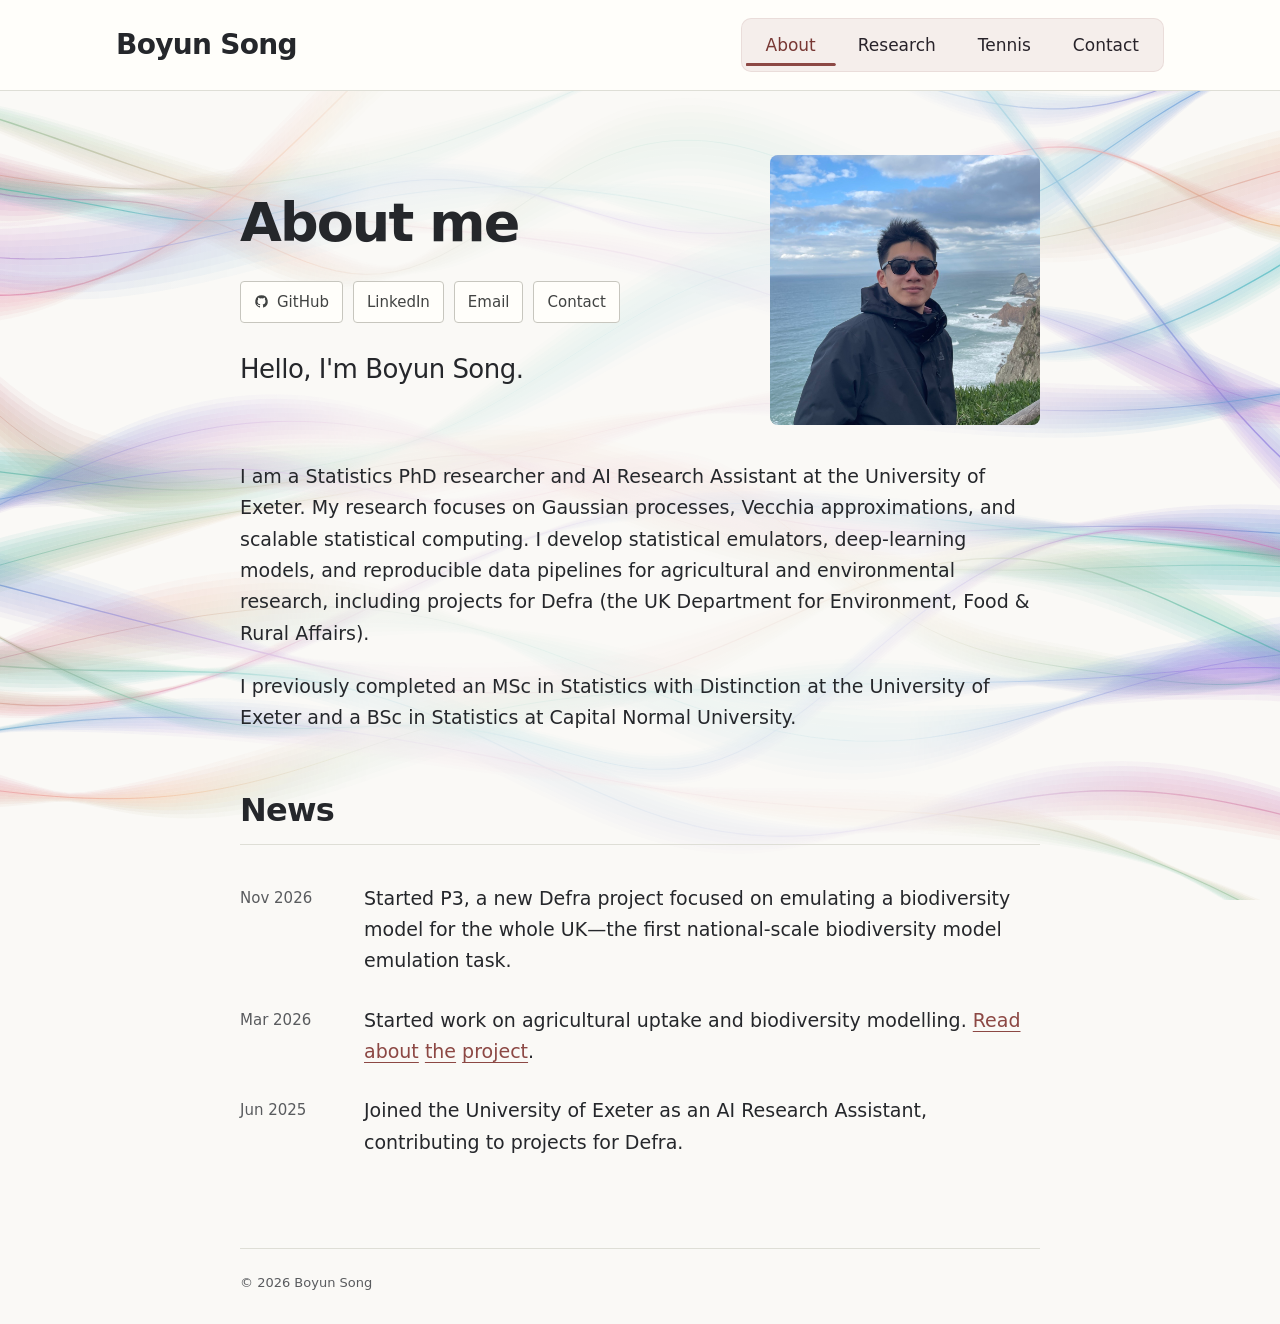
==== commit 9318e773: "Load the Clay underline on index.html" ====
--- a/index.html
+++ b/index.html
@@ -9,7 +9,7 @@
   <meta name="theme-color" content="#faf9f6">
   <title>About me | Boyun Song</title>
   <link rel="icon" href="assets/favicon.svg" type="image/svg+xml">
-  <link rel="stylesheet" href="assets/style.css?v=20261110-plum-selector">
+  <link rel="stylesheet" href="assets/style.css?v=20261110-clay-underline">
   <script src="assets/gp-background.js?v=20261110-gp-intervals-right" defer></script>
   <script src="assets/navigation.js?v=20261110-page-fade" defer></script>
   <script src="assets/scroll-reveal.js?v=20261110-scroll-sync" defer></script>
--- a/assets/style.css
+++ b/assets/style.css
@@ -5,9 +5,7 @@
   --muted: #595b5e;
   --accent: #8c4844;
   --rule: #deded6;
-  --section-highlight: linear-gradient(145deg, #55374e, #3b263d);
-  --section-radius: 12px;
-  --section-shadow: 0 2px 4px rgb(59 38 61 / 22%), inset 0 1px rgb(255 255 255 / 13%);
+  --section-underline: inset(calc(100% - 4px) 0 1px round 2px);
   --text-size: 1.1875rem;
   --small-text: .9375rem;
   --label-size: .8125rem;
@@ -33,73 +31,60 @@
   max-width: 100%;
   padding: 5px;
   overflow-x: auto;
-  border-radius: calc(var(--section-radius) + 5px);
-  background: #eee8ef;
-  box-shadow: inset 0 0 0 1px rgb(85 55 78 / 10%);
+  border-radius: 10px;
+  background: #f5eeeb;
+  box-shadow: inset 0 0 0 1px rgb(140 72 68 / 10%);
 }
 #site-nav a {
+  position: relative;
   display: grid;
   flex: 0 0 auto;
   place-items: center;
   min-height: 44px;
   padding: 0 20px;
-  border-radius: var(--section-radius);
-  color: #3d303d;
+  border-radius: 5px;
+  color: #28232a;
   font-size: 1.0625rem;
   font-weight: 500;
   line-height: 1.2;
   text-decoration: none;
   white-space: nowrap;
 }
-#site-nav a:hover { background: #e1d6e2; }
-#site-nav a[aria-current="page"], #site-nav .section-pill {
-  background: var(--section-highlight);
-  box-shadow: var(--section-shadow);
-}
-#site-nav a[aria-current="page"] { color: #fff; }
-#site-nav a:focus-visible { outline-color: #55374e; outline-offset: 1px; }
+#site-nav a:hover { background: #eee2df; }
+#site-nav a[aria-current="page"] { color: #783834; }
+#site-nav a:focus-visible { outline-offset: 1px; }
+#site-nav a[aria-current="page"]::after, #site-nav .section-pill {
+  position: absolute;
+  pointer-events: none;
+  background: var(--accent);
+  clip-path: var(--section-underline);
+}
+#site-nav a[aria-current="page"]::after { content: ""; inset: 0; }
 #site-nav .section-pill {
   display: none;
-  position: absolute;
   top: 0;
   left: 0;
-  z-index: -1;
-  pointer-events: none;
-  border-radius: var(--section-radius);
+  z-index: 1;
 }
 #site-nav.is-sliding .section-pill { display: block; }
-/* Keep each label legible over both the moving pill and the light track. */
-#site-nav.is-sliding a {
-  background: transparent;
-  box-shadow: none;
-  color: #fff;
-  mix-blend-mode: difference;
-}
+#site-nav.is-sliding a[aria-current="page"]::after { content: none; }
 @media (prefers-reduced-motion: no-preference) {
   @view-transition { navigation: auto; }
 
-  #site-nav.has-page-transitions a[aria-current="page"] { position: relative; background: transparent; box-shadow: none; }
+  #site-nav.has-page-transitions a[aria-current="page"]::after { content: none; }
   #site-nav.has-page-transitions .section-pill { display: block; inset: 0; view-transition-name: section-pill; }
-  #site-nav.has-page-transitions .section-label { color: #fff; mix-blend-mode: difference; }
-  #site-nav.has-page-transitions a[href="index.html"] .section-label { view-transition-name: about-label; }
-  #site-nav.has-page-transitions a[href="research.html"] .section-label { view-transition-name: research-label; }
-  #site-nav.has-page-transitions a[href="tennis.html"] .section-label { view-transition-name: tennis-label; }
-  #site-nav.has-page-transitions a[href="contact.html"] .section-label { view-transition-name: contact-label; }
 
   ::view-transition-group(*) { animation-duration: 320ms; }
   ::view-transition-old(root), ::view-transition-new(root) { animation-timing-function: ease-in-out; }
 
-  /* Use the same highlight while its bounds move between pages. */
+  /* Move the underline with the link bounds, independently of the page fade. */
   ::view-transition-group(section-pill) {
     z-index: 1;
-    border-radius: var(--section-radius);
-    background: var(--section-highlight);
-    box-shadow: var(--section-shadow);
+    background: var(--accent);
+    clip-path: var(--section-underline);
     animation-timing-function: cubic-bezier(.22, 1, .36, 1);
   }
   ::view-transition-old(section-pill), ::view-transition-new(section-pill) { display: none; }
-  ::view-transition-group(about-label), ::view-transition-group(research-label),
-  ::view-transition-group(tennis-label), ::view-transition-group(contact-label) { z-index: 2; }
 }
 main { width: min(100% - 64px, 800px); min-height: calc(100vh - 218px); margin: 0 auto; padding: 64px 0 76px; }
 .eyebrow { margin: 0 0 10px; color: var(--muted); font-size: var(--label-size); font-weight: 600; letter-spacing: .105em; }
